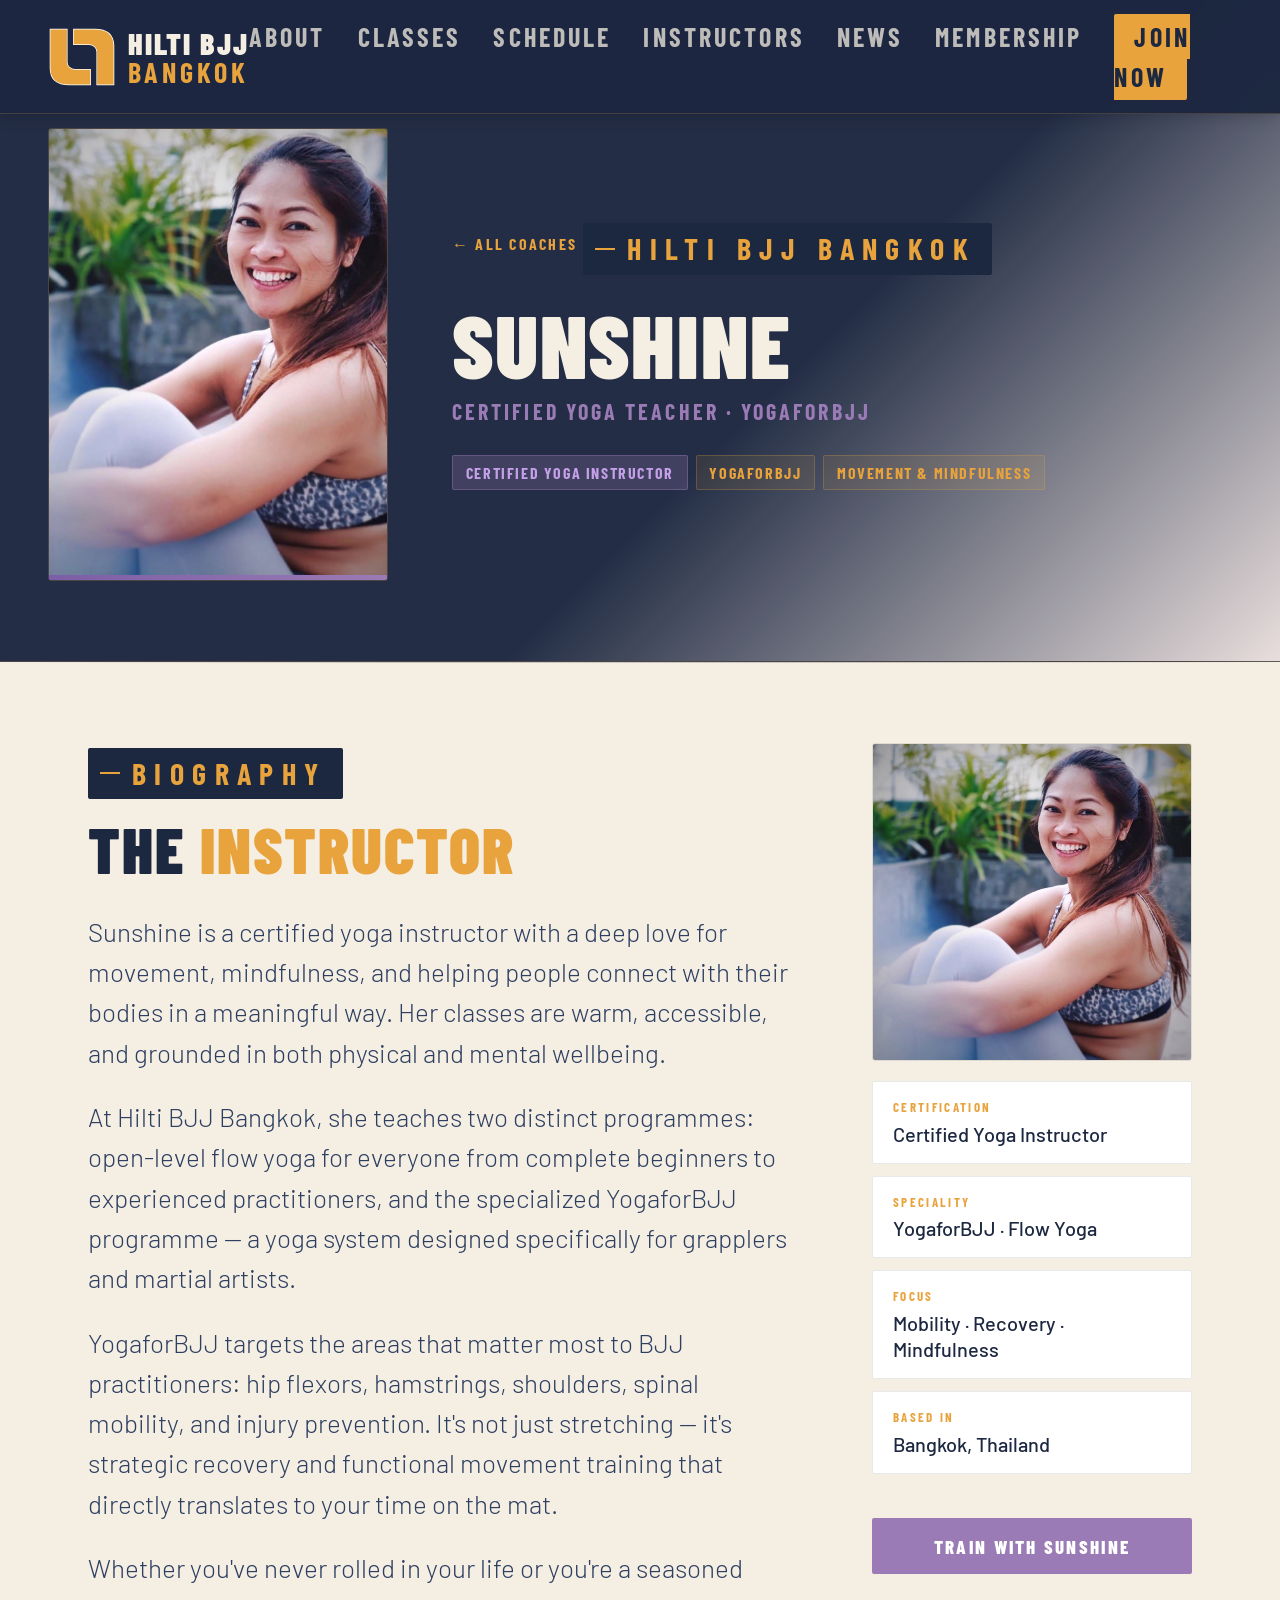
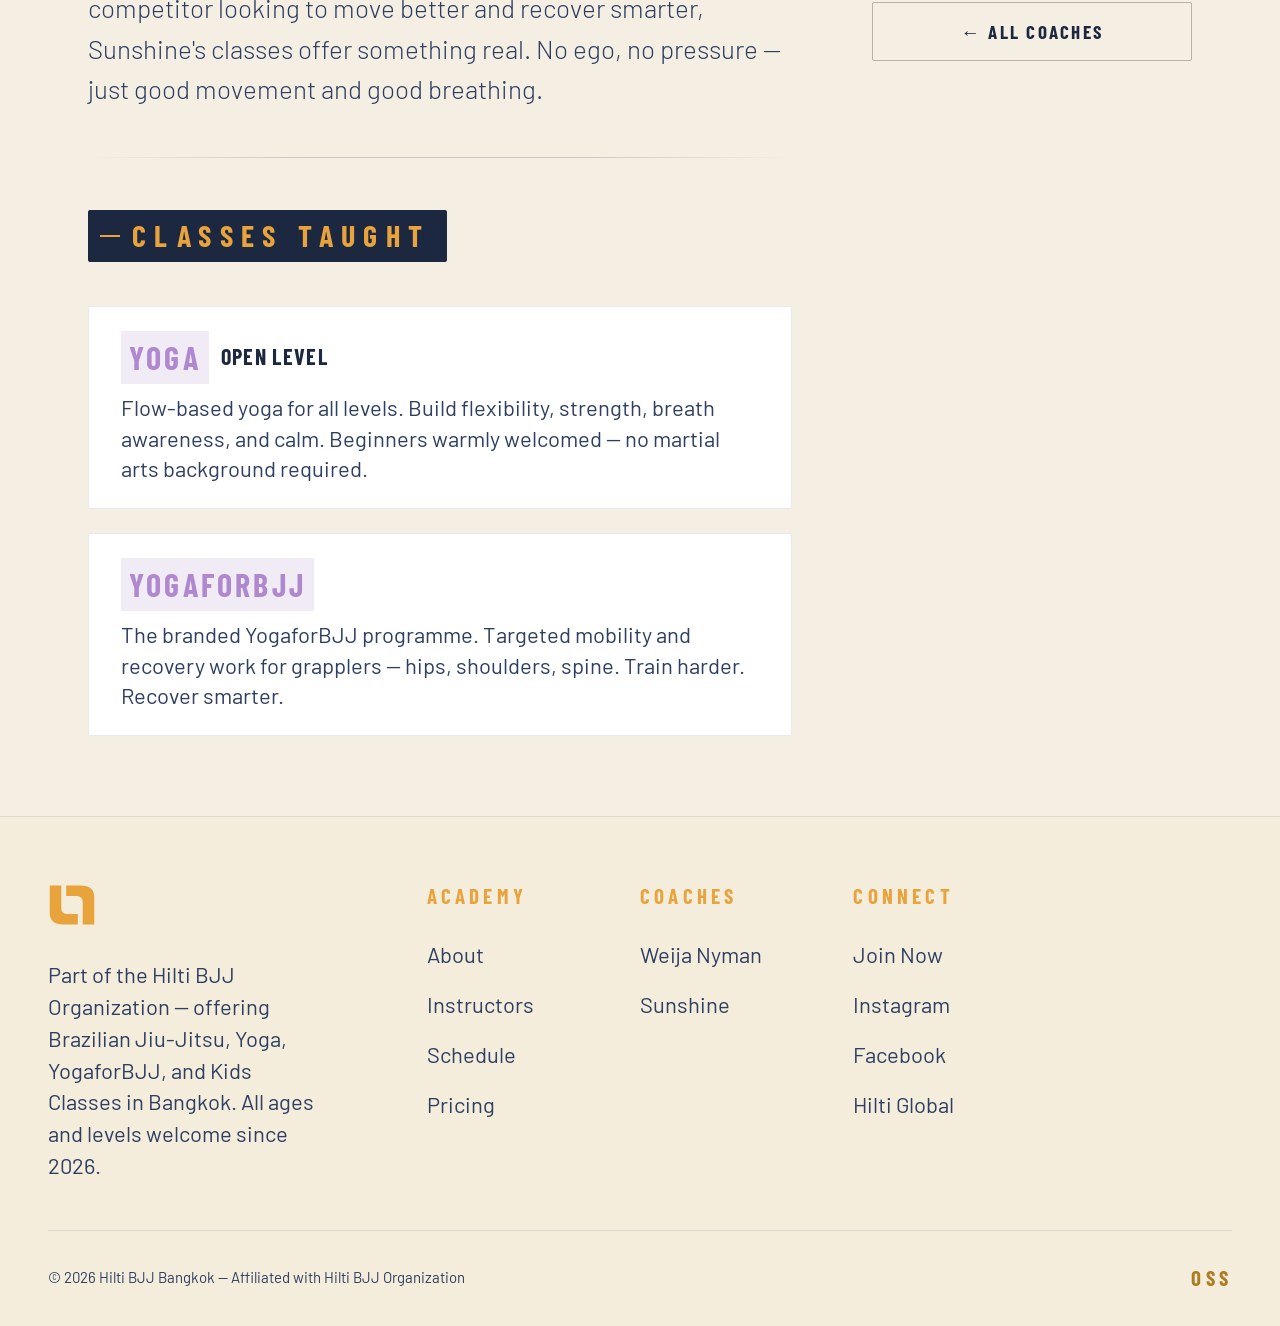
==== coaches/sunshine.html @ 48a49ef2 "Add files via upload" ====
<!DOCTYPE html>
<html lang="en">
<head>
<meta charset="UTF-8">
<meta http-equiv="X-UA-Compatible" content="IE=edge">
<meta name="viewport" content="width=device-width, initial-scale=1.0">
<title>Sunshine — Yoga &amp; YogaforBJJ Instructor | Hilti BJJ Bangkok</title>
<meta name="description" content="Sunshine is a certified yoga instructor teaching open-level Yoga and the YogaforBJJ programme at Hilti BJJ Bangkok. Helping athletes move better, recover smarter.">
<meta name="robots" content="index, follow">
<link rel="canonical" href="https://www.hiltibjjbangkok.com/coaches/sunshine">
<link rel="preconnect" href="https://fonts.googleapis.com">
<link rel="preconnect" href="https://fonts.gstatic.com" crossorigin>
<link href="https://fonts.googleapis.com/css2?family=Alfa+Slab+One&family=Pinyon+Script&family=Barlow+Condensed:wght@400;600;700;800;900&family=Barlow:wght@300;400;500&display=swap" rel="stylesheet">
<link rel="stylesheet" href="../css/styles.css">
<link rel="stylesheet" href="../css/coach-page.css">
</head>
<body>

<!-- NAV -->
<nav aria-label="Primary navigation">
  <a href="../index.html" class="nav-logo" aria-label="Hilti BJJ Bangkok — home">
    <svg width="68" height="60" viewBox="272.75 210.5 279.5 246.54" xmlns="http://www.w3.org/2000/svg">
      <g fill="#E8A33D" stroke="#FFFFFF" stroke-width="6" stroke-linejoin="miter" stroke-miterlimit="10" paint-order="stroke">
        <path d="M282.75,220.5 L350.22,220.5 L350.22,355.32 A34,31 0 0 0 384.22,386.32 L446.23,386.32 L446.23,447.04 L360.6,447.04 C308.7,447.04 282.75,424.38 282.75,379.07 L282.75,220.5 Z"/>
        <path d="M378.77,220.5 L464.4,220.5 C516.3,220.5 542.25,243.16 542.25,288.47 L542.25,447.04 L474.78,447.04 L474.78,312.22 A34,31 0 0 0 440.78,281.22 L378.77,281.22 L378.77,220.5 Z"/>
      </g>
    </svg>
    <div>
      <div style="font-family:'Barlow Condensed',sans-serif;font-size:30px;font-weight:900;letter-spacing:2px;color:#F5EFE3;line-height:1">HILTI BJJ</div>
      <div style="font-family:'Barlow Condensed',sans-serif;font-size:28px;font-weight:700;letter-spacing:4px;color:#E8A33D;line-height:1">BANGKOK</div>
    </div>
  </a>
  <button class="nav-hamburger" aria-label="Open menu" aria-expanded="false">
    <span></span><span></span><span></span>
  </button>
  <ul class="nav-links" id="nav-menu" role="menubar">
    <li role="none"><a href="../index.html#about" role="menuitem">About</a></li>
    <li role="none"><a href="../index.html#classes" role="menuitem">Classes</a></li>
    <li role="none"><a href="../index.html#schedule" role="menuitem">Schedule</a></li>
    <li role="none"><a href="../index.html#instructors" role="menuitem">Instructors</a></li>
    <li role="none"><a href="../index.html#news" role="menuitem">News</a></li>
    <li role="none"><a href="../index.html#membership" role="menuitem">Membership</a></li>
    <li role="none"><a href="../index.html#contact" class="nav-cta" role="menuitem">Join Now</a></li>
  </ul>
</nav>

<main>

<!-- COACH HERO -->
<section class="coach-hero coach-hero--yoga">
  <div class="coach-hero-inner">
    <div class="coach-hero-photo coach-hero-photo--img">
      <img src="../images/sunshine.webp" alt="Sunshine — Yoga & YogaforBJJ Instructor" class="coach-hero-img">
      <div class="belt-bar belt-yoga"></div>
    </div>
    <div class="coach-hero-text">
      <a href="../index.html#instructors" class="coach-back">← All Coaches</a>
      <div class="eyebrow">Hilti BJJ Bangkok</div>
      <h1 class="coach-hero-name">Sunshine</h1>
      <div class="coach-hero-role" style="color:var(--yoga)">Certified Yoga Teacher · YogaforBJJ</div>
      <div class="coach-belt-pills">
        <span class="belt-pill pill-yoga">Certified Yoga Instructor</span>
        <span class="belt-pill pill-neutral">YogaforBJJ</span>
        <span class="belt-pill pill-neutral">Movement & Mindfulness</span>
      </div>
    </div>
  </div>
</section>

<div class="divider"></div>

<!-- BIO SECTION -->
<div class="coach-body sec-inner" style="padding-top:5rem;padding-bottom:5rem">
  <div class="coach-content-grid">

    <div class="coach-main">
      <div class="eyebrow">Biography</div>
      <h2 class="sec-title" style="font-size:clamp(40px,5vw,64px);margin-bottom:2rem">The <span class="o">Instructor</span></h2>

      <p class="coach-para">Sunshine is a certified yoga instructor with a deep love for movement, mindfulness, and helping people connect with their bodies in a meaningful way. Her classes are warm, accessible, and grounded in both physical and mental wellbeing.</p>
      <p class="coach-para">At Hilti BJJ Bangkok, she teaches two distinct programmes: open-level flow yoga for everyone from complete beginners to experienced practitioners, and the specialized YogaforBJJ programme — a yoga system designed specifically for grapplers and martial artists.</p>
      <p class="coach-para">YogaforBJJ targets the areas that matter most to BJJ practitioners: hip flexors, hamstrings, shoulders, spinal mobility, and injury prevention. It's not just stretching — it's strategic recovery and functional movement training that directly translates to your time on the mat.</p>
      <p class="coach-para">Whether you've never rolled in your life or you're a seasoned competitor looking to move better and recover smarter, Sunshine's classes offer something real. No ego, no pressure — just good movement and good breathing.</p>

      <div class="divider" style="margin:3rem 0"></div>

      <div class="eyebrow">Classes Taught</div>
      <div class="coach-classes">
        <div class="coach-class-item">
          <div class="coach-class-name"><span class="b-yoga">Yoga</span> Open Level</div>
          <p class="coach-class-desc">Flow-based yoga for all levels. Build flexibility, strength, breath awareness, and calm. Beginners warmly welcomed — no martial arts background required.</p>
        </div>
        <div class="coach-class-item">
          <div class="coach-class-name"><span class="b-yoga">YogaforBJJ</span></div>
          <p class="coach-class-desc">The branded YogaforBJJ programme. Targeted mobility and recovery work for grapplers — hips, shoulders, spine. Train harder. Recover smarter.</p>
        </div>
      </div>
    </div>

    <aside class="coach-sidebar">
      <div class="coach-photo-sidebar">
        <img src="../images/sunshine.webp" alt="Sunshine" class="coach-sidebar-img">
      </div>
      <div class="coach-stat-card">
        <div class="coach-stat-label">Certification</div>
        <div class="coach-stat-value">Certified Yoga Instructor</div>
      </div>
      <div class="coach-stat-card">
        <div class="coach-stat-label">Speciality</div>
        <div class="coach-stat-value">YogaforBJJ · Flow Yoga</div>
      </div>
      <div class="coach-stat-card">
        <div class="coach-stat-label">Focus</div>
        <div class="coach-stat-value">Mobility · Recovery · Mindfulness</div>
      </div>
      <div class="coach-stat-card">
        <div class="coach-stat-label">Based In</div>
        <div class="coach-stat-value">Bangkok, Thailand</div>
      </div>
      <a href="../index.html#contact" class="btn-main" style="display:block;text-align:center;margin-top:2rem;background:var(--yoga);color:#fff">Train With Sunshine</a>
      <a href="../index.html#instructors" class="btn-ghost" style="display:block;text-align:center;margin-top:1rem">← All Coaches</a>
    </aside>

  </div>
</div>

</main>

<!-- FOOTER -->
<footer aria-label="Site footer">
  <div class="footer-inner">
    <div class="footer-top">
      <div class="footer-brand">
        <svg width="48" height="48" viewBox="272.75 210.5 279.5 246.54" xmlns="http://www.w3.org/2000/svg">
          <g fill="#E8A33D" stroke="#F4EDDC" stroke-width="6" stroke-linejoin="miter" stroke-miterlimit="10" paint-order="stroke">
            <path d="M282.75,220.5 L350.22,220.5 L350.22,355.32 A34,31 0 0 0 384.22,386.32 L446.23,386.32 L446.23,447.04 L360.6,447.04 C308.7,447.04 282.75,424.38 282.75,379.07 L282.75,220.5 Z"/>
            <path d="M378.77,220.5 L464.4,220.5 C516.3,220.5 542.25,243.16 542.25,288.47 L542.25,447.04 L474.78,447.04 L474.78,312.22 A34,31 0 0 0 440.78,281.22 L378.77,281.22 L378.77,220.5 Z"/>
          </g>
        </svg>
        <p>Part of the Hilti BJJ Organization — offering Brazilian Jiu-Jitsu, Yoga, YogaforBJJ, and Kids Classes in Bangkok. All ages and levels welcome since 2026.</p>
      </div>
      <div class="fcol"><h4>Academy</h4><ul><li><a href="../index.html#about">About</a></li><li><a href="../index.html#instructors">Instructors</a></li><li><a href="../index.html#schedule">Schedule</a></li><li><a href="../index.html#membership">Pricing</a></li></ul></div>
      <div class="fcol"><h4>Coaches</h4><ul><li><a href="weija-nyman.html">Weija Nyman</a></li><li><a href="sunshine.html">Sunshine</a></li></ul></div>
      <div class="fcol"><h4>Connect</h4><ul><li><a href="../index.html#contact">Join Now</a></li><li><a href="https://www.instagram.com/hiltibjjbangkok" target="_blank" rel="noopener">Instagram</a></li><li><a href="https://www.facebook.com/hiltibjjbangkok" target="_blank" rel="noopener">Facebook</a></li><li><a href="http://www.hiltibjj.org">Hilti Global</a></li></ul></div>
    </div>
    <div class="footer-bottom">
      <span>© 2026 Hilti BJJ Bangkok — Affiliated with Hilti BJJ Organization</span>
      <span class="oss">OSS</span>
    </div>
  </div>
</footer>

<script src="../js/main.js"></script>
</body>
</html>
---- css/styles.css ----
*,*::before,*::after{box-sizing:border-box;margin:0;padding:0}
:root{
  --orange:#E8A33D;--orange-dark:#B07A1E;--orange-deep:#7A5210;
  --orange-glow:rgba(232,163,61,0.15);--black:#F5EFE3;--dark:#F4EDDC;
  --card:#FFFFFF;--mid:#EDE6D5;--border:rgba(28,39,64,0.2);
  --border-dim:rgba(28,39,64,0.1);--white:#1C2740;--off-white:#1C2740;
  --muted:#2E3F62;--font-display:'Barlow Condensed',sans-serif;--font-body:'Barlow',sans-serif;
  --yoga:#9b7bb5;--yoga-bg:rgba(155,123,181,0.12);--yoga-dark:#6e4f99;
  --kids-green:#50c87a;--kids-bg:rgba(40,180,100,0.12);
}
html{scroll-behavior:smooth}
body{background:var(--black);color:var(--off-white);font-family:var(--font-body);font-size:28px;line-height:1.45;overflow-x:hidden}
nav{position:fixed;top:0;left:0;right:0;z-index:200;display:flex;align-items:center;justify-content:space-between;padding:1rem 3rem;background:rgba(28,39,64,0.97);backdrop-filter:blur(16px);border-bottom:1px solid rgba(232,163,61,0.2);box-shadow:0 1px 16px rgba(0,0,0,0.2)}
.nav-logo{display:flex;align-items:center;gap:0.75rem;text-decoration:none}
.nav-links{display:flex;gap:2rem;list-style:none}
.nav-links a{color:rgba(245,239,227,0.75);text-decoration:none;font-size:26px;letter-spacing:0.12em;text-transform:uppercase;font-weight:700;font-family:var(--font-display);transition:color 0.2s}
.nav-links a:hover{color:var(--orange)}
.nav-cta{background:var(--orange)!important;color:#1C2740!important;padding:0.45rem 1.25rem;border-radius:2px}
.nav-cta:hover{background:#F0B84D!important}
#hero{min-height:100vh;display:flex;align-items:center;padding:8rem 3rem 5rem;position:relative;overflow:hidden}
.hero-bg{position:absolute;inset:0;background:radial-gradient(ellipse 80% 60% at 50% 50%,rgba(232,163,61,0.07) 0%,transparent 70%),repeating-linear-gradient(0deg,transparent,transparent 59px,rgba(28,39,64,0.03) 60px),repeating-linear-gradient(90deg,transparent,transparent 59px,rgba(28,39,64,0.03) 60px)}
.hero-inner{position:relative;z-index:2;display:grid;grid-template-columns:1fr 1fr;gap:4rem;align-items:center;max-width:1200px;margin:0 auto;width:100%}
.hero-eyebrow{font-family:var(--font-display);font-size:30px;font-weight:700;letter-spacing:0.3em;text-transform:uppercase;color:var(--orange);background:#1C2740;display:inline-flex;align-items:center;gap:1rem;padding:0.25rem 1rem 0.25rem 0.75rem;border-radius:2px;margin-bottom:1.5rem}
.hero-eyebrow::after{content:'';flex:1;max-width:80px;height:1px;background:var(--orange);opacity:0.5}
.hero-headline{font-family:var(--font-display);font-size:clamp(44px,6.25vw,81px);line-height:0.9;font-weight:900;letter-spacing:0.02em;text-transform:uppercase;color:var(--white);margin-bottom:1.5rem}
.hero-headline .accent{color:var(--orange);display:block}
.hero-sub{font-size:28px;color:var(--muted);max-width:480px;font-weight:400;line-height:1.45;margin-bottom:3rem}
.hero-btns{display:flex;gap:1rem;flex-wrap:wrap;align-items:center}
.btn-main{background:var(--orange);color:#1C2740;padding:0.9rem 2.25rem;font-family:var(--font-display);font-size:19px;font-weight:800;letter-spacing:0.12em;text-transform:uppercase;border:none;border-radius:2px;cursor:pointer;text-decoration:none;display:inline-block;transition:background 0.2s,transform 0.15s}
.btn-main:hover{background:#F0B84D;transform:translateY(-2px)}
.btn-ghost{background:transparent;color:var(--white);padding:0.9rem 2.25rem;font-family:var(--font-display);font-size:19px;font-weight:700;letter-spacing:0.12em;text-transform:uppercase;border:1px solid rgba(0,0,0,0.25);border-radius:2px;cursor:pointer;text-decoration:none;display:inline-block;transition:border-color 0.2s,color 0.2s}
.btn-ghost:hover{border-color:var(--orange);color:var(--orange)}
.ticker{background:#1C2740;padding:0.6rem 0;overflow:hidden;white-space:nowrap;border-top:1px solid rgba(232,163,61,0.25);border-bottom:1px solid rgba(232,163,61,0.25)}
.ticker-inner{display:inline-flex;gap:3rem;animation:tick 25s linear infinite}
.ticker-inner span{font-family:var(--font-display);font-size:18px;font-weight:800;letter-spacing:0.18em;text-transform:uppercase;color:rgba(245,239,227,0.75)}
.ticker-inner span:nth-child(even){color:var(--orange)}
@keyframes tick{from{transform:translateX(0)}to{transform:translateX(-50%)}}
.stats-row{display:grid;grid-template-columns:repeat(4,1fr);border-bottom:1px solid var(--border)}
.stat{padding:3rem 2rem;text-align:center;border-right:1px solid var(--border)}
.stat:last-child{border-right:none}
.stat-n{font-family:var(--font-display);font-size:80px;font-weight:900;color:var(--orange);line-height:1;display:block}
.stat-l{font-size:15px;color:var(--muted);letter-spacing:0.14em;text-transform:uppercase;font-weight:600;margin-top:0.25rem;font-family:var(--font-display)}
.sec{padding:7rem 3rem;max-width:1200px;margin:0 auto}
.sec-full{padding:7rem 0}
.sec-inner{max-width:1200px;margin:0 auto;padding:0 3rem}
.eyebrow{font-family:var(--font-display);font-size:30px;font-weight:700;letter-spacing:0.28em;text-transform:uppercase;color:var(--orange);background:#1C2740;display:inline-flex;align-items:center;gap:0.75rem;padding:0.25rem 1rem 0.25rem 0.75rem;border-radius:2px;margin-bottom:1.25rem}
.eyebrow::before{content:'';width:20px;height:2px;background:var(--orange);flex-shrink:0}
.sec-title{font-family:var(--font-display);font-size:clamp(60px,8.8vw,100px);font-weight:900;letter-spacing:0.03em;text-transform:uppercase;line-height:0.95;color:var(--white);margin-bottom:1.25rem}
.sec-title .o{color:var(--orange)}
.sec-lead{font-size:30px;color:var(--muted);max-width:560px;font-weight:300;line-height:1.5;margin-bottom:4rem}
.about-grid{display:grid;grid-template-columns:1fr 1fr;gap:5rem;align-items:start}
.about-text p{font-size:28px;color:var(--muted);line-height:1.5;margin-bottom:1.25rem;font-weight:300}
.values{display:flex;flex-direction:column;gap:1.25rem;margin-top:2.5rem}
.val{display:grid;grid-template-columns:36px 1fr;gap:1rem;align-items:start}
.val-num{font-family:var(--font-display);font-size:16px;font-weight:700;color:var(--orange-dark);letter-spacing:0.1em;padding-top:3px}
.val strong{display:block;font-size:26px;font-weight:600;color:var(--white);margin-bottom:0.2rem}
.val p{font-size:24px;color:var(--muted);line-height:1.35}
.info-card{background:var(--card);border:1px solid var(--border);border-radius:3px;overflow:hidden}
.info-card-top{background:var(--orange);padding:2rem 2.5rem;position:relative;overflow:hidden}
.info-card-top::after{content:'BJJ';position:absolute;right:-10px;top:-15px;font-family:var(--font-display);font-size:150px;font-weight:900;color:rgba(0,0,0,0.12);line-height:1;pointer-events:none}
.info-card-top h3{font-family:var(--font-display);font-size:40px;font-weight:900;color:#1C2740;text-transform:uppercase;letter-spacing:0.04em;line-height:1}
.info-card-top p{font-size:18px;color:rgba(28,39,64,0.65);margin-top:0.4rem}
.info-rows{padding:1.5rem 2.5rem}
.info-row{display:flex;justify-content:space-between;align-items:center;padding:0.875rem 0;border-bottom:1px solid var(--border-dim);font-size:25px}
.info-row:last-child{border-bottom:none}
.info-row span:first-child{color:var(--muted)}
.info-row span:last-child{color:var(--white);font-weight:500}
.classes-bg{background:var(--dark);border-top:1px solid var(--border-dim);border-bottom:1px solid var(--border-dim)}
.classes-grid{display:grid;grid-template-columns:repeat(3,1fr);border:1px solid var(--border-dim);margin-top:4rem}
.class-card{padding:2.5rem;border-right:1px solid var(--border-dim);border-bottom:1px solid var(--border-dim);position:relative;overflow:hidden;transition:background 0.25s;cursor:default}
.class-card:hover{background:var(--card)}
.class-card:nth-child(3n){border-right:none}
.class-card:nth-child(n+4){border-bottom:none}
.class-num{font-family:var(--font-display);font-size:21px;font-weight:700;letter-spacing:0.2em;color:var(--orange-dark);text-transform:uppercase;margin-bottom:1.25rem}
.class-name{font-family:var(--font-display);font-size:40px;font-weight:800;letter-spacing:0.04em;text-transform:uppercase;color:var(--white);margin-bottom:0.75rem;line-height:0.95}
.class-desc{font-size:25px;color:var(--muted);line-height:1.4;margin-bottom:1.5rem}
.tags{display:flex;flex-wrap:wrap;gap:0.4rem}
.tag{font-family:var(--font-display);font-size:32px;font-weight:700;letter-spacing:0.1em;text-transform:uppercase;padding:0.2rem 0.6rem;border:1px solid var(--border);border-radius:1px;color:var(--muted)}
.class-accent{position:absolute;bottom:0;left:0;width:0;height:2px;background:var(--orange);transition:width 0.35s;z-index:0}
.class-card:hover .class-accent{width:100%}
.class-more{display:inline-block;margin-top:1.25rem;font-family:var(--font-display);font-size:18px;font-weight:700;letter-spacing:0.14em;text-transform:uppercase;color:var(--orange-dark);text-decoration:none;transition:color 0.2s}
.class-more::after{content:'';position:absolute;inset:0;z-index:1;cursor:pointer}
.class-card:hover .class-more{color:var(--orange)}
.sched-table{display:grid;grid-template-columns:140px repeat(7,1fr);border:1px solid var(--border-dim);border-radius:3px;overflow:hidden;margin-top:3rem;font-family:var(--font-display)}
.sched-corner{background:var(--orange);padding:1.5rem 1rem;font-size:14px;font-weight:800;letter-spacing:0.14em;text-transform:uppercase;color:#1C2740;text-align:center;display:flex;align-items:center;justify-content:center;line-height:1.3;border-right:1px solid rgba(28,39,64,0.2)}
.sched-th{background:#1C2740;padding:1.25rem 1rem;font-size:18px;font-weight:800;letter-spacing:0.1em;text-transform:uppercase;color:#F5EFE3;text-align:center;border-right:1px solid rgba(255,255,255,0.08)}
.sched-th:last-child{border-right:none}
.sched-tl{background:#1C2740;padding:1.25rem 1rem;font-size:15px;font-weight:800;letter-spacing:0.14em;text-transform:uppercase;color:var(--orange);text-align:center;border-right:1px solid rgba(255,255,255,0.08);border-top:1px solid rgba(255,255,255,0.08);display:flex;flex-direction:column;align-items:center;justify-content:center;gap:0.4rem}
.sched-tl.span2{grid-row:span 2}
.sched-tl-time{font-size:14px;font-weight:600;color:rgba(245,239,227,0.5);letter-spacing:0.08em}
.sched-cell{padding:1.25rem 0.75rem;font-size:17px;font-weight:700;letter-spacing:0.04em;text-transform:uppercase;text-align:center;border-right:1px solid rgba(28,39,64,0.08);border-top:1px solid rgba(28,39,64,0.08);display:flex;align-items:center;justify-content:center;line-height:1.4;min-height:100px}
.sched-cell > span{display:block}
.sched-cell:last-child{border-right:none}
.sched-cell.empty{background:var(--dark)}
.sched-cell.s-gi{background:#2E6BC6;color:#F5EFE3}
.sched-cell.s-nogi{background:#4A6FA5;color:#F5EFE3}
.sched-cell.s-yoga{background:var(--orange);color:#1C2740}
.sched-cell.s-youth{background:#2A8C6E;color:#F5EFE3}
.sched-cell.s-mob{background:var(--orange-dark);color:#F5EFE3}
.sched-cell.s-open{background:#8D99B5;color:#1C2740}
.sched-legend{display:flex;flex-wrap:wrap;gap:2.5rem;margin-top:3rem;align-items:center}
.sleg{display:flex;align-items:center;gap:1.25rem;font-family:var(--font-display);font-size:30px;font-weight:700;letter-spacing:0.08em;text-transform:uppercase;color:var(--white)}
.sleg::before{content:'';width:50px;height:28px;border-radius:4px;flex-shrink:0}
.sleg.s-gi::before{background:#2E6BC6}
.sleg.s-nogi::before{background:#4A6FA5}
.sleg.s-yoga::before{background:var(--orange)}
.sleg.s-youth::before{background:#2A8C6E}
.sleg.s-mob::before{background:var(--orange-dark)}
.sleg.s-open::before{background:#8D99B5}
.nav-hamburger{display:none;flex-direction:column;justify-content:center;gap:5px;background:none;border:none;cursor:pointer;padding:6px;z-index:201;flex-shrink:0}
.nav-hamburger span{display:block;width:24px;height:2px;background:#F5EFE3;border-radius:1px;transition:transform 0.25s,opacity 0.25s}
.nav-hamburger[aria-expanded="true"] span:nth-child(1){transform:translateY(7px) rotate(45deg)}
.nav-hamburger[aria-expanded="true"] span:nth-child(2){opacity:0}
.nav-hamburger[aria-expanded="true"] span:nth-child(3){transform:translateY(-7px) rotate(-45deg)}
.sched-scroll{overflow-x:auto;-webkit-overflow-scrolling:touch;border-radius:3px}
.sched-scroll::-webkit-scrollbar{height:4px}
.sched-scroll::-webkit-scrollbar-track{background:var(--dark)}
.sched-scroll::-webkit-scrollbar-thumb{background:var(--orange);border-radius:2px}
.sched-table{min-width:660px}
@media(max-width:900px){.sched-table{grid-template-columns:80px repeat(7,1fr)}.sched-cell{font-size:11px;padding:0.5rem 0.3rem;min-height:56px}.sched-th{font-size:11px;padding:0.6rem 0.25rem}.sched-tl{font-size:10px;padding:0.5rem 0.25rem}.sched-tl-time{font-size:10px}}
.b-gi{background:rgba(245,166,35,0.15);color:var(--orange);font-family:var(--font-display);font-size:32px;font-weight:700;letter-spacing:0.1em;padding:0.2rem 0.5rem;border-radius:1px}
.b-nogi{background:rgba(28,39,64,0.07);color:#5A6A8A;font-family:var(--font-display);font-size:32px;font-weight:700;letter-spacing:0.1em;padding:0.2rem 0.5rem;border-radius:1px}
.b-mma{background:rgba(220,60,30,0.15);color:#e06040;font-family:var(--font-display);font-size:32px;font-weight:700;letter-spacing:0.1em;padding:0.2rem 0.5rem;border-radius:1px}
.b-kids{background:rgba(40,180,100,0.12);color:#50c87a;font-family:var(--font-display);font-size:32px;font-weight:700;letter-spacing:0.1em;padding:0.2rem 0.5rem;border-radius:1px}
.b-yoga{background:rgba(155,123,181,0.15);color:#b088d0;font-family:var(--font-display);font-size:32px;font-weight:700;letter-spacing:0.1em;padding:0.2rem 0.5rem;border-radius:1px}
.coaches{display:grid;grid-template-columns:repeat(2,1fr);gap:1.5rem;margin-top:4rem}
.coach{background:var(--card);border:1px solid var(--border-dim);border-radius:2px;overflow:hidden;transition:border-color 0.2s}
.coach:hover{border-color:var(--border)}
.coach-photo{width:100%;aspect-ratio:4/3;background:var(--mid);display:flex;align-items:center;justify-content:center;position:relative}
.coach-initials{font-family:var(--font-display);font-size:90px;font-weight:900;color:var(--orange-deep);letter-spacing:0.04em}
.belt-bar{position:absolute;bottom:0;left:0;right:0;height:5px}
.belt-black{background:#111;border-top:1px solid #333}
.belt-brown{background:#6B3A2A}
.belt-blue{background:#1E3A6E}
.belt-yoga{background:linear-gradient(90deg,#7b5ea7,#9b7bb5)}
.coach-belt-tag{position:absolute;top:1rem;right:1rem;background:rgba(255,255,255,0.92);border:1px solid var(--border);font-family:var(--font-display);font-size:21px;font-weight:700;letter-spacing:0.12em;text-transform:uppercase;color:var(--orange-dark);padding:0.25rem 0.6rem;border-radius:1px}
.coach-info{padding:1.5rem}
.coach-name{font-family:var(--font-display);font-size:32px;font-weight:800;letter-spacing:0.04em;text-transform:uppercase;color:var(--white);margin-bottom:0.2rem}
.coach-role{font-family:var(--font-display);font-size:15px;font-weight:700;letter-spacing:0.15em;text-transform:uppercase;color:var(--orange);margin-bottom:0.875rem}
.coach-bio{font-size:24px;color:var(--muted);line-height:1.4}
.global-sec{background:var(--dark);border-top:1px solid var(--border-dim);border-bottom:1px solid var(--border-dim)}
.global-grid{display:grid;grid-template-columns:1fr 1fr;gap:5rem;align-items:center}
.locs{display:flex;flex-wrap:wrap;gap:0.5rem;margin-top:2rem}
.loc{font-family:var(--font-display);font-size:22px;font-weight:600;letter-spacing:0.1em;text-transform:uppercase;border:1px solid var(--border-dim);padding:0.5rem 1.1rem;color:var(--muted);transition:all 0.2s;border-radius:1px}
.loc:hover{color:var(--orange);border-color:var(--border)}
.loc.here{color:var(--orange);border-color:var(--border);background:var(--orange-glow)}
.plans{display:grid;grid-template-columns:repeat(3,1fr);gap:1.5rem;margin-top:4rem}
.plan{background:var(--card);border:1px solid var(--border-dim);border-radius:2px;padding:2.5rem;position:relative;transition:border-color 0.2s}
.plan:hover{border-color:var(--border)}
.plan.featured{border-color:var(--orange)}
.plan-badge{position:absolute;top:-1px;right:1.5rem;background:var(--orange);color:#1C2740;font-family:var(--font-display);font-size:21px;font-weight:800;letter-spacing:0.14em;text-transform:uppercase;padding:0.3rem 0.875rem;border-radius:0 0 2px 2px}
.plan-tier{font-family:var(--font-display);font-size:15px;font-weight:700;letter-spacing:0.18em;text-transform:uppercase;color:var(--muted);margin-bottom:1rem}
.plan-price{font-family:var(--font-display);font-size:80px;font-weight:900;color:var(--white);line-height:1;margin-bottom:0.25rem}
.plan-price sup{font-size:28px;vertical-align:top;margin-top:12px;color:var(--muted)}
.plan-per{font-size:16px;color:var(--muted);margin-bottom:2rem}
.plan-features{list-style:none;margin-bottom:2rem;display:flex;flex-direction:column;gap:0.6rem}
.plan-features li{font-size:25px;color:var(--muted);display:flex;align-items:center;gap:0.75rem}
.plan-features li::before{content:'';width:4px;height:4px;border-radius:50%;background:var(--orange-dark);flex-shrink:0}
.plan.featured .plan-features li::before{background:var(--orange)}
.contact-grid{display:grid;grid-template-columns:1fr 1fr;gap:5rem;margin-top:4rem}
.ci label{display:block;font-family:var(--font-display);font-size:21px;font-weight:700;letter-spacing:0.2em;text-transform:uppercase;color:var(--orange);margin-bottom:0.35rem}
.ci p,.ci a{font-size:26px;color:var(--white);text-decoration:none;transition:color 0.2s}
.ci a:hover{color:var(--orange)}
.contact-items{display:flex;flex-direction:column;gap:2rem}
.form-box{background:var(--card);border:1px solid var(--border);border-radius:3px;padding:2.5rem;position:relative;overflow:hidden}
.form-box::before{content:'';position:absolute;top:0;left:0;width:100%;height:3px;background:var(--orange)}
.form-box h3{font-family:var(--font-display);font-size:40px;font-weight:900;text-transform:uppercase;letter-spacing:0.04em;color:var(--white);margin-bottom:2rem}
.ff{margin-bottom:1.25rem}
.ff label{display:block;font-family:var(--font-display);font-size:21px;font-weight:700;letter-spacing:0.16em;text-transform:uppercase;color:var(--muted);margin-bottom:0.4rem}
.ff input,.ff select,.ff textarea{width:100%;background:var(--mid);border:1px solid rgba(0,0,0,0.12);border-radius:2px;padding:0.75rem 1rem;font-family:var(--font-body);font-size:25px;color:var(--white);outline:none;resize:vertical;transition:border-color 0.2s}
.ff input::placeholder,.ff textarea::placeholder{color:var(--muted);opacity:0.5}
.ff input:focus,.ff select:focus,.ff textarea:focus{border-color:var(--orange)}
.ff select option{background:var(--card)}
footer{background:var(--dark);border-top:1px solid var(--border-dim);padding:4rem 3rem 2rem}
.footer-inner{max-width:1200px;margin:0 auto}
.footer-top{display:grid;grid-template-columns:2fr 1fr 1fr 1fr 1fr;gap:3rem;margin-bottom:3rem}
.footer-brand p{font-size:22px;color:var(--muted);line-height:1.45;margin-top:1.25rem;max-width:280px}
.fcol h4{font-family:var(--font-display);font-size:21px;font-weight:700;letter-spacing:0.2em;text-transform:uppercase;color:var(--orange);margin-bottom:1.25rem}
.fcol ul{list-style:none;display:flex;flex-direction:column;gap:0.6rem}
.fcol a{font-size:22px;color:var(--muted);text-decoration:none;transition:color 0.2s}
.fcol a:hover{color:var(--white)}
.footer-bottom{padding-top:2rem;border-top:1px solid var(--border-dim);display:flex;justify-content:space-between;align-items:center;font-size:15px;color:var(--muted)}
.oss{font-family:var(--font-display);font-size:21px;font-weight:700;letter-spacing:0.2em;color:var(--orange-dark)}
.divider{height:1px;background:linear-gradient(90deg,transparent,var(--border) 30%,var(--border) 70%,transparent)}
.news-grid{display:grid;grid-template-columns:1fr 1fr;gap:4rem;align-items:start;margin-top:4rem}
.news-posts{display:flex;flex-direction:column;gap:1.5rem}
.news-post{background:var(--card);border:1px solid var(--border-dim);border-radius:2px;padding:1.75rem 2rem;position:relative;overflow:hidden;transition:border-color 0.2s,background 0.2s;cursor:default}
.news-post:hover{border-color:var(--border);background:var(--dark)}
.news-post-accent{position:absolute;top:0;left:0;width:3px;height:100%;background:var(--border-dim);transition:background 0.25s}
.news-post:hover .news-post-accent{background:var(--orange)}
.news-meta{display:flex;align-items:center;gap:1rem;margin-bottom:0.6rem}
.news-date{font-family:var(--font-display);font-size:14px;font-weight:700;letter-spacing:0.16em;text-transform:uppercase;color:var(--orange-dark)}
.news-category{font-family:var(--font-display);font-size:13px;font-weight:700;letter-spacing:0.14em;text-transform:uppercase;color:var(--muted);background:var(--mid);border:1px solid var(--border-dim);padding:0.1rem 0.5rem;border-radius:1px}
.news-post h3{font-family:var(--font-display);font-size:28px;font-weight:800;letter-spacing:0.03em;text-transform:uppercase;color:var(--white);margin-bottom:0.5rem;line-height:1.1}
.news-post p{font-size:22px;color:var(--muted);line-height:1.4}
.news-post-link{display:inline-block;margin-top:0.75rem;font-family:var(--font-display);font-size:14px;font-weight:700;letter-spacing:0.14em;text-transform:uppercase;color:var(--orange-dark);text-decoration:none;transition:color 0.2s}
.news-post:hover .news-post-link{color:var(--orange)}
.yt-panel{position:sticky;top:8rem;display:flex;flex-direction:column;gap:1.5rem}
.yt-embed-wrap{position:relative;width:100%;padding-bottom:56.25%;background:#0d0d0d;border-radius:3px;overflow:hidden;border:1px solid var(--border-dim)}
.yt-embed-wrap iframe{position:absolute;inset:0;width:100%;height:100%;border:none}
.yt-label{display:flex;align-items:center;gap:0.75rem;font-family:var(--font-display);font-size:15px;font-weight:700;letter-spacing:0.14em;text-transform:uppercase;color:var(--muted)}
.yt-label svg{width:22px;height:22px;fill:#ff0000;flex-shrink:0}
.yt-more{display:inline-flex;align-items:center;gap:0.5rem;font-family:var(--font-display);font-size:15px;font-weight:700;letter-spacing:0.14em;text-transform:uppercase;color:var(--muted);text-decoration:none;border:1px solid var(--border-dim);padding:0.55rem 1.25rem;border-radius:2px;transition:border-color 0.2s,color 0.2s;align-self:flex-start}
.yt-more:hover{border-color:var(--border);color:var(--orange)}
@media(max-width:800px){
  .nav-hamburger{display:flex}
  nav{padding:0.875rem 1.25rem}
  .nav-links{display:none;position:absolute;top:100%;left:0;right:0;background:rgba(28,39,64,0.98);flex-direction:column;align-items:flex-start;gap:0;z-index:199;list-style:none;padding:0.25rem 1.25rem 1rem;border-top:1px solid rgba(232,163,61,0.15);box-shadow:0 12px 32px rgba(0,0,0,0.35)}
  .nav-links.open{display:flex}
  .nav-links li{width:100%}
  .nav-links a{font-size:22px;display:block;padding:0.7rem 0;border-bottom:1px solid rgba(245,239,227,0.07)}
  .nav-links li:last-child a{border-bottom:none}
  .nav-cta{margin-top:0.25rem;padding:0.5rem 1.5rem;display:inline-block!important;width:auto!important;border-bottom:none!important}
  #hero{padding:6rem 1.25rem 3.5rem}
  .hero-inner{grid-template-columns:1fr}
  .hero-inner > div:last-child{display:flex;justify-content:center}
  .hero-sub{font-size:18px;max-width:100%}
  .sec{padding:4.5rem 1.25rem}
  .sec-lead{font-size:19px}
  .eyebrow{font-size:20px}
  .about-grid,.contact-grid,.global-grid,.news-grid{grid-template-columns:1fr;gap:2.5rem}
  .about-text p{font-size:18px}
  .val strong{font-size:18px}
  .val p{font-size:16px}
  .classes-grid,.coaches,.plans{grid-template-columns:1fr}
  .classes-grid{margin-top:2.5rem}
  .class-desc{font-size:17px}
  .tag{font-size:14px}
  .sched-legend{gap:1.25rem}
  .sleg{font-size:17px}
  .sleg::before{width:32px;height:18px}
  .stats-row{grid-template-columns:repeat(2,1fr)}
  .stat-n{font-size:52px}
  .info-row{font-size:17px}
  .info-card-top h3{font-size:30px}
  .info-card-top::after{display:none}
  .coach-bio{font-size:17px}
  .plan-price{font-size:60px}
  .plan-features li{font-size:17px}
  .ff input,.ff select,.ff textarea{font-size:16px}
  .ci p,.ci a{font-size:18px}
  .footer-top{grid-template-columns:1fr 1fr 1fr}
  .footer-brand p{font-size:16px}
  .fcol a{font-size:16px}
  .loc{font-size:15px}
  .sec-full .sec-inner{padding:0 1.25rem}
  .yt-panel{position:static}
}
@media(max-width:540px){
  nav{padding:0.75rem 1rem}
  #hero{padding:5rem 1rem 3rem}
  .hero-eyebrow{font-size:20px}
  .hero-btns{flex-direction:column;align-items:flex-start}
  .sec{padding:3.5rem 1rem}
  .sec-full .sec-inner{padding:0 1rem}
  .stats-row{grid-template-columns:repeat(2,1fr)}
  .stat{padding:1.75rem 1rem}
  .stat-n{font-size:42px}
  .stat-l{font-size:12px}
  .class-card{padding:2rem 1.25rem}
  .plan{padding:2rem 1.25rem}
  .plan-price{font-size:52px}
  .form-box{padding:1.75rem 1.25rem}
  .form-box h3{font-size:30px}
  .coach-info{padding:1.25rem}
  .footer-top{grid-template-columns:1fr 1fr}
  footer{padding:3rem 1rem 1.5rem}
  .footer-bottom{flex-direction:column;gap:0.75rem;text-align:center}
  .sched-legend{gap:0.875rem}
  .sleg{font-size:14px}
  .sleg::before{width:24px;height:14px}
}
---- css/coach-page.css ----
/* ── Coach subpage styles ── */

.coach-hero {
  padding: 8rem 3rem 5rem;
  background: rgba(28,39,64,0.97);
  border-bottom: 1px solid rgba(232,163,61,0.2);
}
.coach-hero--yoga {
  background: linear-gradient(135deg, rgba(28,39,64,0.97) 60%, rgba(155,123,181,0.15));
}
.coach-hero-inner {
  max-width: 1200px;
  margin: 0 auto;
  display: grid;
  grid-template-columns: 340px 1fr;
  gap: 4rem;
  align-items: center;
}
.coach-hero-photo {
  width: 100%;
  aspect-ratio: 3/4;
  background: var(--mid);
  border-radius: 3px;
  display: flex;
  align-items: center;
  justify-content: center;
  position: relative;
  overflow: hidden;
  border: 1px solid rgba(232,163,61,0.2);
}
.coach-hero-photo--img {
  background: none;
}
.coach-hero-img {
  width: 100%;
  height: 100%;
  object-fit: cover;
  object-position: center top;
  display: block;
}
.coach-back {
  display: inline-flex;
  align-items: center;
  font-family: var(--font-display);
  font-size: 16px;
  font-weight: 700;
  letter-spacing: 0.14em;
  text-transform: uppercase;
  color: var(--orange);
  text-decoration: none;
  margin-bottom: 1.5rem;
  transition: color 0.2s;
}
.coach-back:hover { color: #F0B84D; }
.coach-hero-name {
  font-family: var(--font-display);
  font-size: clamp(52px, 7vw, 90px);
  font-weight: 900;
  letter-spacing: 0.02em;
  text-transform: uppercase;
  color: #F5EFE3;
  line-height: 0.9;
  margin: 0.5rem 0 0.75rem;
}
.coach-hero-role {
  font-family: var(--font-display);
  font-size: 22px;
  font-weight: 700;
  letter-spacing: 0.14em;
  text-transform: uppercase;
  color: var(--orange);
  margin-bottom: 1.75rem;
}
.coach-belt-pills {
  display: flex;
  flex-wrap: wrap;
  gap: 0.5rem;
}
.belt-pill {
  font-family: var(--font-display);
  font-size: 16px;
  font-weight: 700;
  letter-spacing: 0.1em;
  text-transform: uppercase;
  padding: 0.3rem 0.8rem;
  border-radius: 2px;
}
.pill-black { background: #111; color: #F5EFE3; border: 1px solid #444; }
.pill-yoga  { background: rgba(155,123,181,0.25); color: #c4a0e8; border: 1px solid rgba(155,123,181,0.4); }
.pill-neutral { background: rgba(232,163,61,0.1); color: var(--orange); border: 1px solid rgba(232,163,61,0.25); }

.coach-content-grid {
  display: grid;
  grid-template-columns: 1fr 320px;
  gap: 5rem;
  align-items: start;
}
.coach-para {
  font-size: 26px;
  color: var(--muted);
  line-height: 1.55;
  font-weight: 300;
  margin-bottom: 1.5rem;
}
.coach-classes {
  display: flex;
  flex-direction: column;
  gap: 1.5rem;
  margin-top: 1.5rem;
}
.coach-class-item {
  background: var(--card);
  border: 1px solid var(--border-dim);
  border-radius: 2px;
  padding: 1.5rem 2rem;
}
.coach-class-name {
  font-family: var(--font-display);
  font-size: 22px;
  font-weight: 700;
  letter-spacing: 0.06em;
  text-transform: uppercase;
  color: var(--white);
  margin-bottom: 0.5rem;
  display: flex;
  align-items: center;
  gap: 0.75rem;
}
.coach-class-desc {
  font-size: 22px;
  color: var(--muted);
  line-height: 1.4;
}

.coach-sidebar {
  position: sticky;
  top: 7rem;
  display: flex;
  flex-direction: column;
  gap: 0.75rem;
}
.coach-photo-sidebar {
  border-radius: 3px;
  overflow: hidden;
  border: 1px solid var(--border-dim);
  margin-bottom: 0.5rem;
}
.coach-sidebar-img {
  width: 100%;
  height: auto;
  display: block;
}
.coach-stat-card {
  background: var(--card);
  border: 1px solid var(--border-dim);
  border-radius: 2px;
  padding: 1rem 1.25rem;
}
.coach-stat-label {
  font-family: var(--font-display);
  font-size: 13px;
  font-weight: 700;
  letter-spacing: 0.18em;
  text-transform: uppercase;
  color: var(--orange);
  margin-bottom: 0.25rem;
}
.coach-stat-value {
  font-size: 20px;
  color: var(--white);
  font-weight: 500;
  line-height: 1.3;
}

/* ── Coach card links on index page ── */
.coach-link {
  display: inline-block;
  margin-top: 0.75rem;
  font-family: var(--font-display);
  font-size: 16px;
  font-weight: 700;
  letter-spacing: 0.14em;
  text-transform: uppercase;
  color: var(--orange-dark);
  text-decoration: none;
  transition: color 0.2s;
}
.coach-link:hover { color: var(--orange); }

/* ── Responsive ── */
@media(max-width:800px) {
  .coach-hero { padding: 6rem 1.25rem 3.5rem; }
  .coach-hero-inner { grid-template-columns: 1fr; gap: 2rem; }
  .coach-hero-photo { aspect-ratio: 4/3; max-width: 380px; }
  .coach-content-grid { grid-template-columns: 1fr; gap: 3rem; }
  .coach-sidebar { position: static; }
  .coach-para { font-size: 20px; }
}
@media(max-width:540px) {
  .coach-hero { padding: 5rem 1rem 3rem; }
  .coach-hero-name { font-size: clamp(42px, 12vw, 60px); }
  .coach-hero-role { font-size: 18px; }
  .coach-class-desc { font-size: 18px; }
}
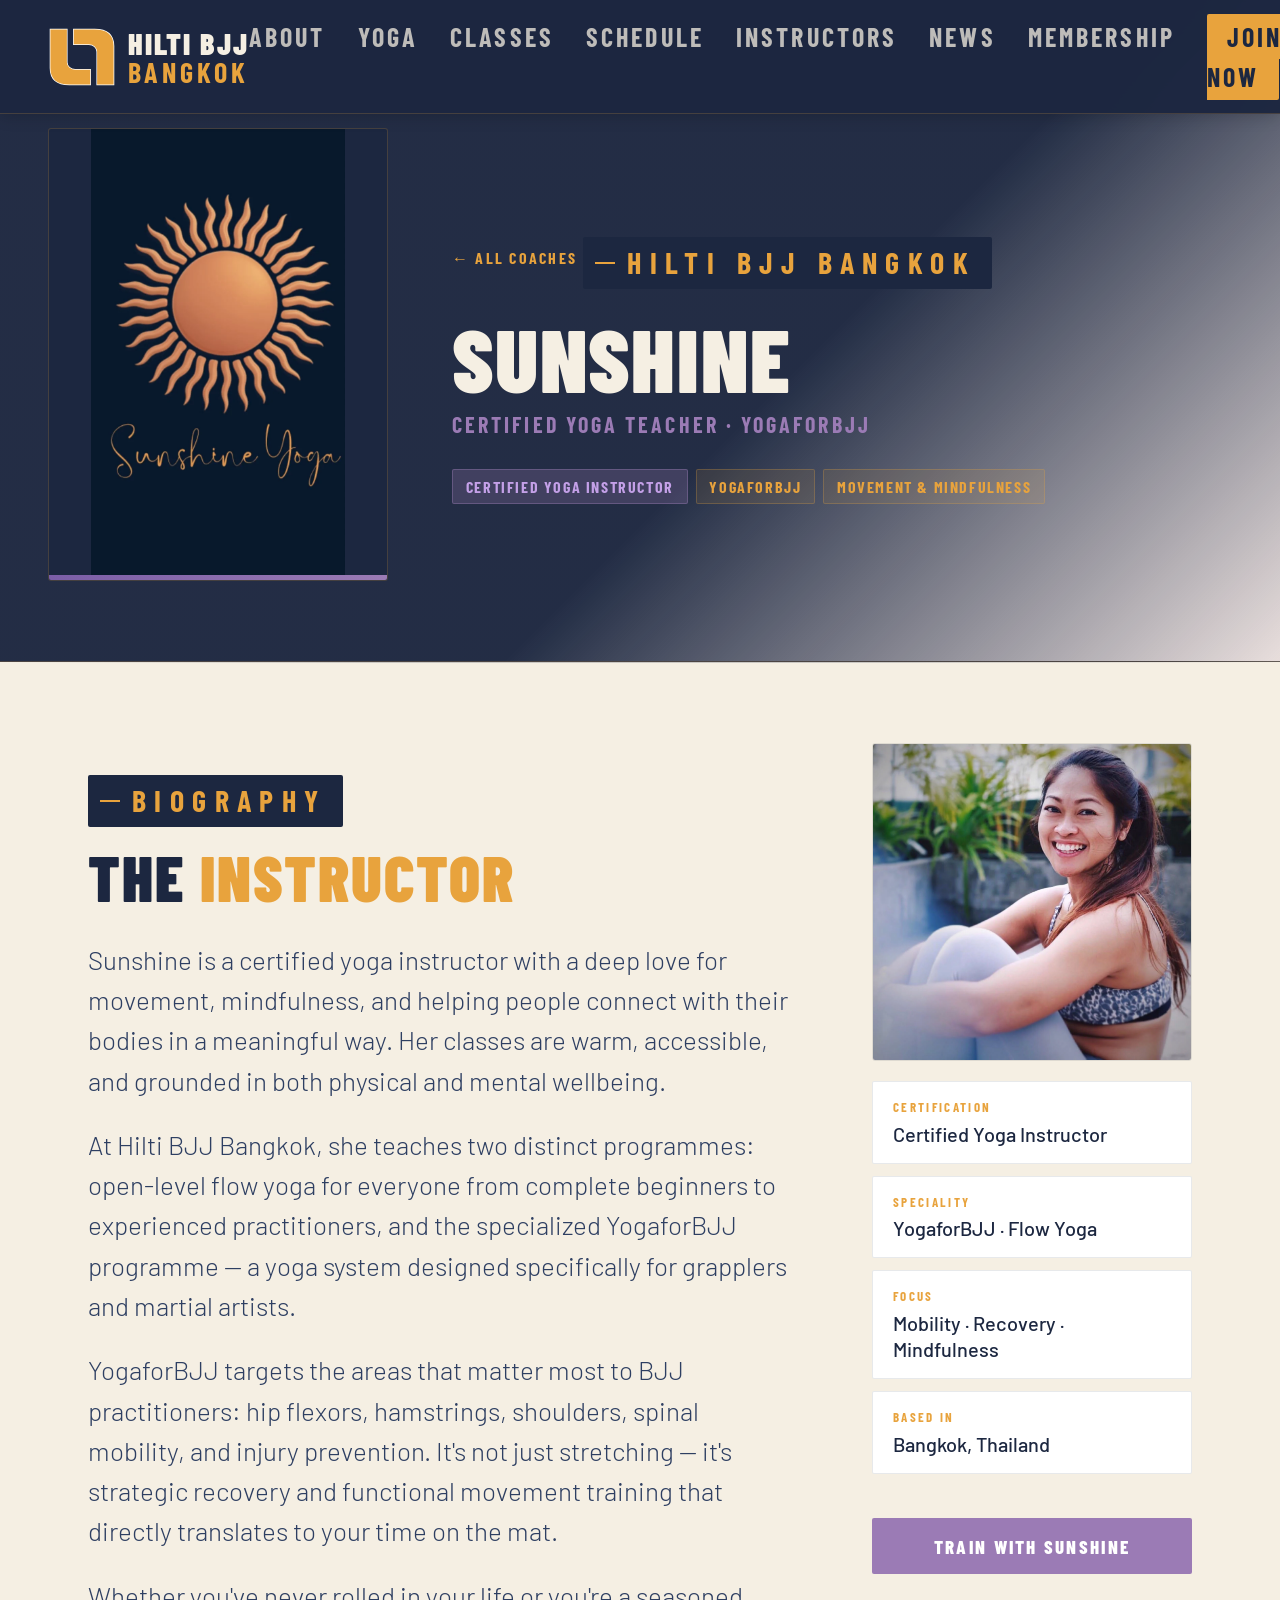
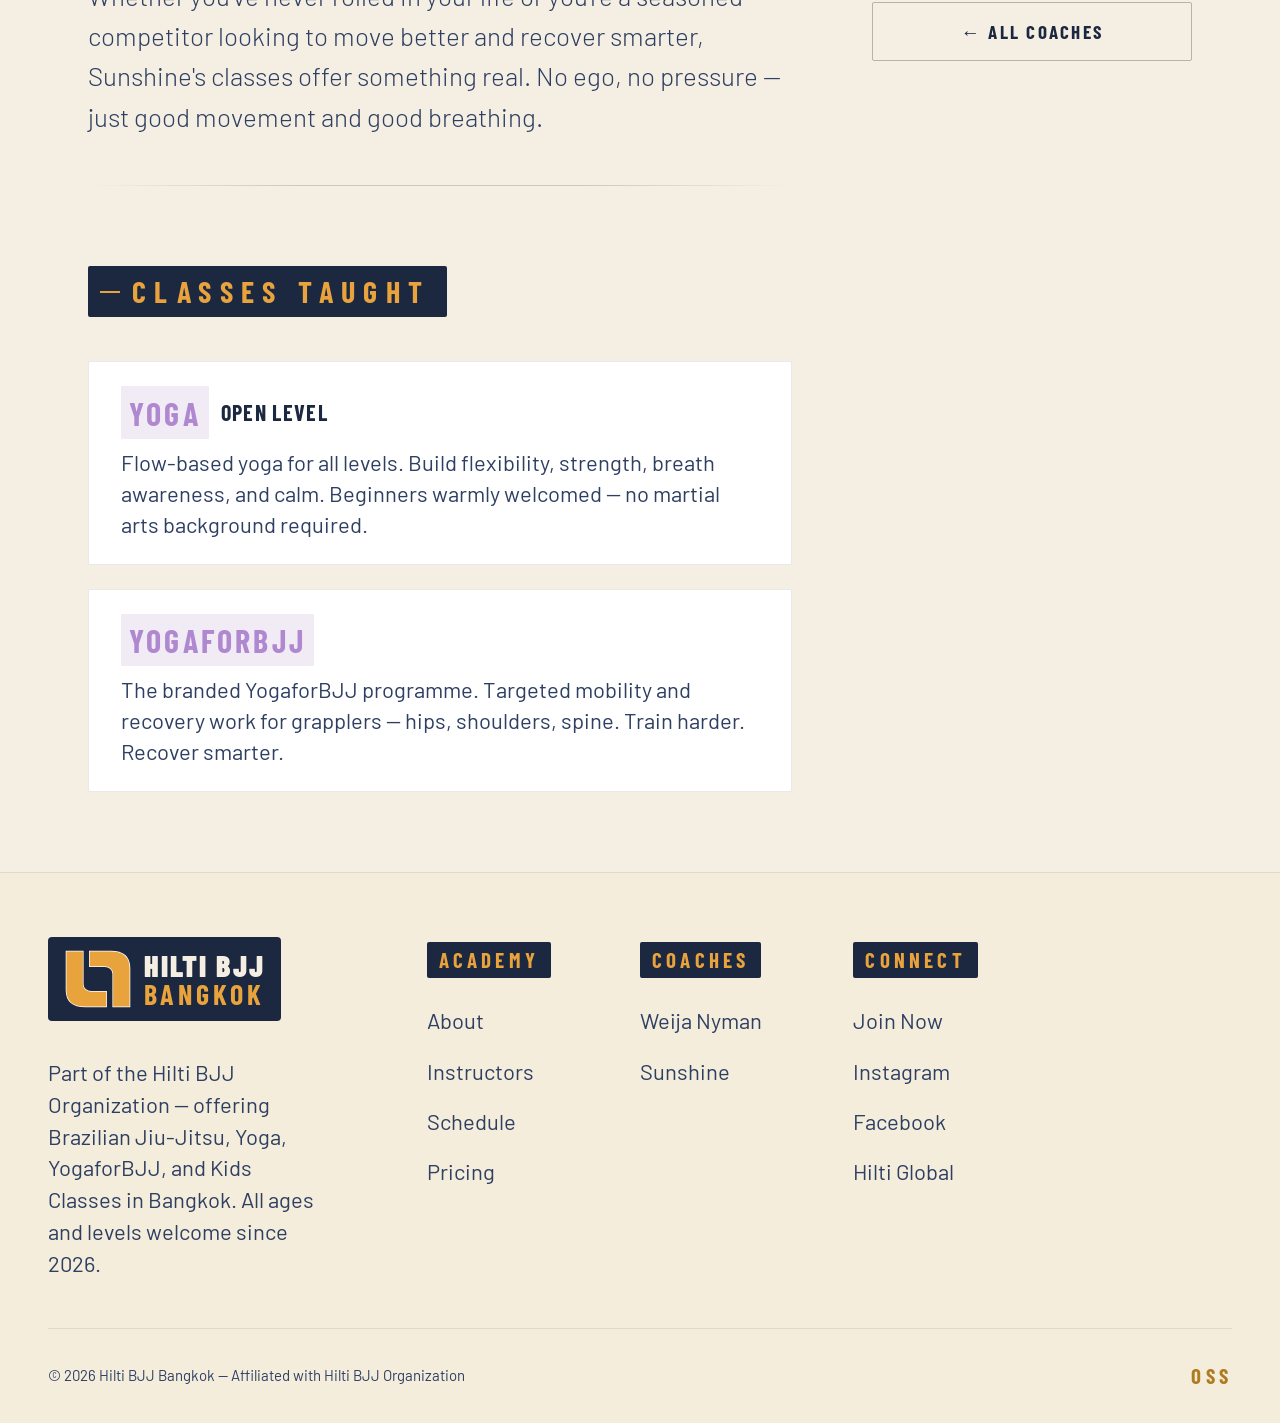
==== commit 0a1fe95b: "Add files via upload" ====
--- a/coaches/sunshine.html
+++ b/coaches/sunshine.html
@@ -8,6 +8,7 @@
 <meta name="description" content="Sunshine is a certified yoga instructor teaching open-level Yoga and the YogaforBJJ programme at Hilti BJJ Bangkok. Helping athletes move better, recover smarter.">
 <meta name="robots" content="index, follow">
 <link rel="canonical" href="https://www.hiltibjjbangkok.com/coaches/sunshine">
+<link rel="icon" type="image/svg+xml" href="../images/favicon.svg">
 <link rel="preconnect" href="https://fonts.googleapis.com">
 <link rel="preconnect" href="https://fonts.gstatic.com" crossorigin>
 <link href="https://fonts.googleapis.com/css2?family=Alfa+Slab+One&family=Pinyon+Script&family=Barlow+Condensed:wght@400;600;700;800;900&family=Barlow:wght@300;400;500&display=swap" rel="stylesheet">
@@ -35,6 +36,7 @@
   </button>
   <ul class="nav-links" id="nav-menu" role="menubar">
     <li role="none"><a href="../index.html#about" role="menuitem">About</a></li>
+    <li role="none"><a href="sunshine.html" role="menuitem">Yoga</a></li>
     <li role="none"><a href="../index.html#classes" role="menuitem">Classes</a></li>
     <li role="none"><a href="../index.html#schedule" role="menuitem">Schedule</a></li>
     <li role="none"><a href="../index.html#instructors" role="menuitem">Instructors</a></li>
@@ -49,8 +51,8 @@
 <!-- COACH HERO -->
 <section class="coach-hero coach-hero--yoga">
   <div class="coach-hero-inner">
-    <div class="coach-hero-photo coach-hero-photo--img">
-      <img src="../images/sunshine.webp" alt="Sunshine — Yoga & YogaforBJJ Instructor" class="coach-hero-img">
+    <div class="coach-hero-photo coach-hero-photo--img" style="background:#1C2740;display:flex;align-items:center;justify-content:center">
+      <img src="../images/sunshine-logo.webp" alt="Sunshine Yoga" class="coach-hero-img" style="object-fit:contain">
       <div class="belt-bar belt-yoga"></div>
     </div>
     <div class="coach-hero-text">
@@ -131,12 +133,18 @@
   <div class="footer-inner">
     <div class="footer-top">
       <div class="footer-brand">
-        <svg width="48" height="48" viewBox="272.75 210.5 279.5 246.54" xmlns="http://www.w3.org/2000/svg">
-          <g fill="#E8A33D" stroke="#F4EDDC" stroke-width="6" stroke-linejoin="miter" stroke-miterlimit="10" paint-order="stroke">
-            <path d="M282.75,220.5 L350.22,220.5 L350.22,355.32 A34,31 0 0 0 384.22,386.32 L446.23,386.32 L446.23,447.04 L360.6,447.04 C308.7,447.04 282.75,424.38 282.75,379.07 L282.75,220.5 Z"/>
-            <path d="M378.77,220.5 L464.4,220.5 C516.3,220.5 542.25,243.16 542.25,288.47 L542.25,447.04 L474.78,447.04 L474.78,312.22 A34,31 0 0 0 440.78,281.22 L378.77,281.22 L378.77,220.5 Z"/>
-          </g>
-        </svg>
+        <div style="display:inline-flex;align-items:center;gap:0.75rem;background:#1C2740;padding:0.75rem 1rem;border-radius:4px;margin-bottom:1rem">
+          <svg width="68" height="60" viewBox="272.75 210.5 279.5 246.54" xmlns="http://www.w3.org/2000/svg">
+            <g fill="#E8A33D" stroke="#FFFFFF" stroke-width="6" stroke-linejoin="miter" stroke-miterlimit="10" paint-order="stroke">
+              <path d="M282.75,220.5 L350.22,220.5 L350.22,355.32 A34,31 0 0 0 384.22,386.32 L446.23,386.32 L446.23,447.04 L360.6,447.04 C308.7,447.04 282.75,424.38 282.75,379.07 L282.75,220.5 Z"/>
+              <path d="M378.77,220.5 L464.4,220.5 C516.3,220.5 542.25,243.16 542.25,288.47 L542.25,447.04 L474.78,447.04 L474.78,312.22 A34,31 0 0 0 440.78,281.22 L378.77,281.22 L378.77,220.5 Z"/>
+            </g>
+          </svg>
+          <div>
+            <div style="font-family:'Barlow Condensed',sans-serif;font-size:30px;font-weight:900;letter-spacing:2px;color:#F5EFE3;line-height:1">HILTI BJJ</div>
+            <div style="font-family:'Barlow Condensed',sans-serif;font-size:28px;font-weight:700;letter-spacing:4px;color:#E8A33D;line-height:1">BANGKOK</div>
+          </div>
+        </div>
         <p>Part of the Hilti BJJ Organization — offering Brazilian Jiu-Jitsu, Yoga, YogaforBJJ, and Kids Classes in Bangkok. All ages and levels welcome since 2026.</p>
       </div>
       <div class="fcol"><h4>Academy</h4><ul><li><a href="../index.html#about">About</a></li><li><a href="../index.html#instructors">Instructors</a></li><li><a href="../index.html#schedule">Schedule</a></li><li><a href="../index.html#membership">Pricing</a></li></ul></div>
--- a/css/styles.css
+++ b/css/styles.css
@@ -1,4 +1,5 @@
 *,*::before,*::after{box-sizing:border-box;margin:0;padding:0}
+html{scroll-padding-top:100px}
 :root{
   --orange:#E8A33D;--orange-dark:#B07A1E;--orange-deep:#7A5210;
   --orange-glow:rgba(232,163,61,0.15);--black:#F5EFE3;--dark:#F4EDDC;
@@ -20,7 +21,7 @@
 #hero{min-height:100vh;display:flex;align-items:center;padding:8rem 3rem 5rem;position:relative;overflow:hidden}
 .hero-bg{position:absolute;inset:0;background:radial-gradient(ellipse 80% 60% at 50% 50%,rgba(232,163,61,0.07) 0%,transparent 70%),repeating-linear-gradient(0deg,transparent,transparent 59px,rgba(28,39,64,0.03) 60px),repeating-linear-gradient(90deg,transparent,transparent 59px,rgba(28,39,64,0.03) 60px)}
 .hero-inner{position:relative;z-index:2;display:grid;grid-template-columns:1fr 1fr;gap:4rem;align-items:center;max-width:1200px;margin:0 auto;width:100%}
-.hero-eyebrow{font-family:var(--font-display);font-size:30px;font-weight:700;letter-spacing:0.3em;text-transform:uppercase;color:var(--orange);background:#1C2740;display:inline-flex;align-items:center;gap:1rem;padding:0.25rem 1rem 0.25rem 0.75rem;border-radius:2px;margin-bottom:1.5rem}
+.hero-eyebrow{font-family:var(--font-display);font-size:30px;font-weight:700;letter-spacing:0.3em;text-transform:uppercase;color:var(--orange);background:#1C2740;display:inline-flex;align-items:center;gap:1rem;padding:0.25rem 1rem 0.25rem 0.75rem;border-radius:2px;margin-bottom:1.5rem;margin-top:2rem}
 .hero-eyebrow::after{content:'';flex:1;max-width:80px;height:1px;background:var(--orange);opacity:0.5}
 .hero-headline{font-family:var(--font-display);font-size:clamp(44px,6.25vw,81px);line-height:0.9;font-weight:900;letter-spacing:0.02em;text-transform:uppercase;color:var(--white);margin-bottom:1.5rem}
 .hero-headline .accent{color:var(--orange);display:block}
@@ -40,10 +41,10 @@
 .stat:last-child{border-right:none}
 .stat-n{font-family:var(--font-display);font-size:80px;font-weight:900;color:var(--orange);line-height:1;display:block}
 .stat-l{font-size:15px;color:var(--muted);letter-spacing:0.14em;text-transform:uppercase;font-weight:600;margin-top:0.25rem;font-family:var(--font-display)}
-.sec{padding:7rem 3rem;max-width:1200px;margin:0 auto}
-.sec-full{padding:7rem 0}
+.sec{padding:3rem 3rem;max-width:1200px;margin:0 auto}
+.sec-full{padding:3rem 0}
 .sec-inner{max-width:1200px;margin:0 auto;padding:0 3rem}
-.eyebrow{font-family:var(--font-display);font-size:30px;font-weight:700;letter-spacing:0.28em;text-transform:uppercase;color:var(--orange);background:#1C2740;display:inline-flex;align-items:center;gap:0.75rem;padding:0.25rem 1rem 0.25rem 0.75rem;border-radius:2px;margin-bottom:1.25rem}
+.eyebrow{font-family:var(--font-display);font-size:30px;font-weight:700;letter-spacing:0.28em;text-transform:uppercase;color:var(--orange);background:#1C2740;display:inline-flex;align-items:center;gap:0.75rem;padding:0.25rem 1rem 0.25rem 0.75rem;border-radius:2px;margin-bottom:1.25rem;margin-top:2rem}
 .eyebrow::before{content:'';width:20px;height:2px;background:var(--orange);flex-shrink:0}
 .sec-title{font-family:var(--font-display);font-size:clamp(60px,8.8vw,100px);font-weight:900;letter-spacing:0.03em;text-transform:uppercase;line-height:0.95;color:var(--white);margin-bottom:1.25rem}
 .sec-title .o{color:var(--orange)}
@@ -124,8 +125,10 @@
 .b-kids{background:rgba(40,180,100,0.12);color:#50c87a;font-family:var(--font-display);font-size:32px;font-weight:700;letter-spacing:0.1em;padding:0.2rem 0.5rem;border-radius:1px}
 .b-yoga{background:rgba(155,123,181,0.15);color:#b088d0;font-family:var(--font-display);font-size:32px;font-weight:700;letter-spacing:0.1em;padding:0.2rem 0.5rem;border-radius:1px}
 .coaches{display:grid;grid-template-columns:repeat(2,1fr);gap:1.5rem;margin-top:4rem}
-.coach{background:var(--card);border:1px solid var(--border-dim);border-radius:2px;overflow:hidden;transition:border-color 0.2s}
+.coach{background:var(--card);border:1px solid var(--border-dim);border-radius:2px;overflow:hidden;transition:border-color 0.2s;position:relative}
 .coach:hover{border-color:var(--border)}
+.coach-link{position:static}
+.coach-link::after{content:'';position:absolute;inset:0;z-index:1;cursor:pointer}
 .coach-photo{width:100%;aspect-ratio:4/3;background:var(--mid);display:flex;align-items:center;justify-content:center;position:relative}
 .coach-initials{font-family:var(--font-display);font-size:90px;font-weight:900;color:var(--orange-deep);letter-spacing:0.04em}
 .belt-bar{position:absolute;bottom:0;left:0;right:0;height:5px}
@@ -175,7 +178,7 @@
 .footer-inner{max-width:1200px;margin:0 auto}
 .footer-top{display:grid;grid-template-columns:2fr 1fr 1fr 1fr 1fr;gap:3rem;margin-bottom:3rem}
 .footer-brand p{font-size:22px;color:var(--muted);line-height:1.45;margin-top:1.25rem;max-width:280px}
-.fcol h4{font-family:var(--font-display);font-size:21px;font-weight:700;letter-spacing:0.2em;text-transform:uppercase;color:var(--orange);margin-bottom:1.25rem}
+.fcol h4{font-family:var(--font-display);font-size:21px;font-weight:700;letter-spacing:0.2em;text-transform:uppercase;color:var(--orange);margin-bottom:1.25rem;background:#1C2740;display:inline-block;padding:0.2rem 0.75rem;border-radius:2px}
 .fcol ul{list-style:none;display:flex;flex-direction:column;gap:0.6rem}
 .fcol a{font-size:22px;color:var(--muted);text-decoration:none;transition:color 0.2s}
 .fcol a:hover{color:var(--white)}
@@ -189,18 +192,18 @@
 .news-post-accent{position:absolute;top:0;left:0;width:3px;height:100%;background:var(--border-dim);transition:background 0.25s}
 .news-post:hover .news-post-accent{background:var(--orange)}
 .news-meta{display:flex;align-items:center;gap:1rem;margin-bottom:0.6rem}
-.news-date{font-family:var(--font-display);font-size:14px;font-weight:700;letter-spacing:0.16em;text-transform:uppercase;color:var(--orange-dark)}
-.news-category{font-family:var(--font-display);font-size:13px;font-weight:700;letter-spacing:0.14em;text-transform:uppercase;color:var(--muted);background:var(--mid);border:1px solid var(--border-dim);padding:0.1rem 0.5rem;border-radius:1px}
+.news-date{font-family:var(--font-display);font-size:22px;font-weight:700;letter-spacing:0.16em;text-transform:uppercase;color:var(--orange-dark)}
+.news-category{font-family:var(--font-display);font-size:20px;font-weight:700;letter-spacing:0.14em;text-transform:uppercase;color:var(--muted);background:var(--mid);border:1px solid var(--border-dim);padding:0.1rem 0.5rem;border-radius:1px}
 .news-post h3{font-family:var(--font-display);font-size:28px;font-weight:800;letter-spacing:0.03em;text-transform:uppercase;color:var(--white);margin-bottom:0.5rem;line-height:1.1}
-.news-post p{font-size:22px;color:var(--muted);line-height:1.4}
-.news-post-link{display:inline-block;margin-top:0.75rem;font-family:var(--font-display);font-size:14px;font-weight:700;letter-spacing:0.14em;text-transform:uppercase;color:var(--orange-dark);text-decoration:none;transition:color 0.2s}
+.news-post p{font-size:26px;color:var(--muted);line-height:1.4}
+.news-post-link{display:inline-block;margin-top:0.75rem;font-family:var(--font-display);font-size:20px;font-weight:700;letter-spacing:0.14em;text-transform:uppercase;color:var(--orange-dark);text-decoration:none;transition:color 0.2s}
 .news-post:hover .news-post-link{color:var(--orange)}
 .yt-panel{position:sticky;top:8rem;display:flex;flex-direction:column;gap:1.5rem}
 .yt-embed-wrap{position:relative;width:100%;padding-bottom:56.25%;background:#0d0d0d;border-radius:3px;overflow:hidden;border:1px solid var(--border-dim)}
 .yt-embed-wrap iframe{position:absolute;inset:0;width:100%;height:100%;border:none}
-.yt-label{display:flex;align-items:center;gap:0.75rem;font-family:var(--font-display);font-size:15px;font-weight:700;letter-spacing:0.14em;text-transform:uppercase;color:var(--muted)}
+.yt-label{display:flex;align-items:center;gap:0.75rem;font-family:var(--font-display);font-size:22px;font-weight:700;letter-spacing:0.14em;text-transform:uppercase;color:var(--muted)}
 .yt-label svg{width:22px;height:22px;fill:#ff0000;flex-shrink:0}
-.yt-more{display:inline-flex;align-items:center;gap:0.5rem;font-family:var(--font-display);font-size:15px;font-weight:700;letter-spacing:0.14em;text-transform:uppercase;color:var(--muted);text-decoration:none;border:1px solid var(--border-dim);padding:0.55rem 1.25rem;border-radius:2px;transition:border-color 0.2s,color 0.2s;align-self:flex-start}
+.yt-more{display:inline-flex;align-items:center;gap:0.5rem;font-family:var(--font-display);font-size:22px;font-weight:700;letter-spacing:0.14em;text-transform:uppercase;color:var(--muted);text-decoration:none;border:1px solid var(--border-dim);padding:0.55rem 1.25rem;border-radius:2px;transition:border-color 0.2s,color 0.2s;align-self:flex-start}
 .yt-more:hover{border-color:var(--border);color:var(--orange)}
 @media(max-width:800px){
   .nav-hamburger{display:flex}
@@ -215,7 +218,7 @@
   .hero-inner{grid-template-columns:1fr}
   .hero-inner > div:last-child{display:flex;justify-content:center}
   .hero-sub{font-size:18px;max-width:100%}
-  .sec{padding:4.5rem 1.25rem}
+  .sec{padding:3rem 1.25rem}
   .sec-lead{font-size:19px}
   .eyebrow{font-size:20px}
   .about-grid,.contact-grid,.global-grid,.news-grid{grid-template-columns:1fr;gap:2.5rem}
@@ -251,7 +254,7 @@
   #hero{padding:5rem 1rem 3rem}
   .hero-eyebrow{font-size:20px}
   .hero-btns{flex-direction:column;align-items:flex-start}
-  .sec{padding:3.5rem 1rem}
+  .sec{padding:2.5rem 1rem}
   .sec-full .sec-inner{padding:0 1rem}
   .stats-row{grid-template-columns:repeat(2,1fr)}
   .stat{padding:1.75rem 1rem}
--- a/css/coach-page.css
+++ b/css/coach-page.css
@@ -34,8 +34,8 @@
 .coach-hero-img {
   width: 100%;
   height: 100%;
-  object-fit: cover;
-  object-position: center top;
+  object-fit: contain;
+  object-position: center center;
   display: block;
 }
 .coach-back {
